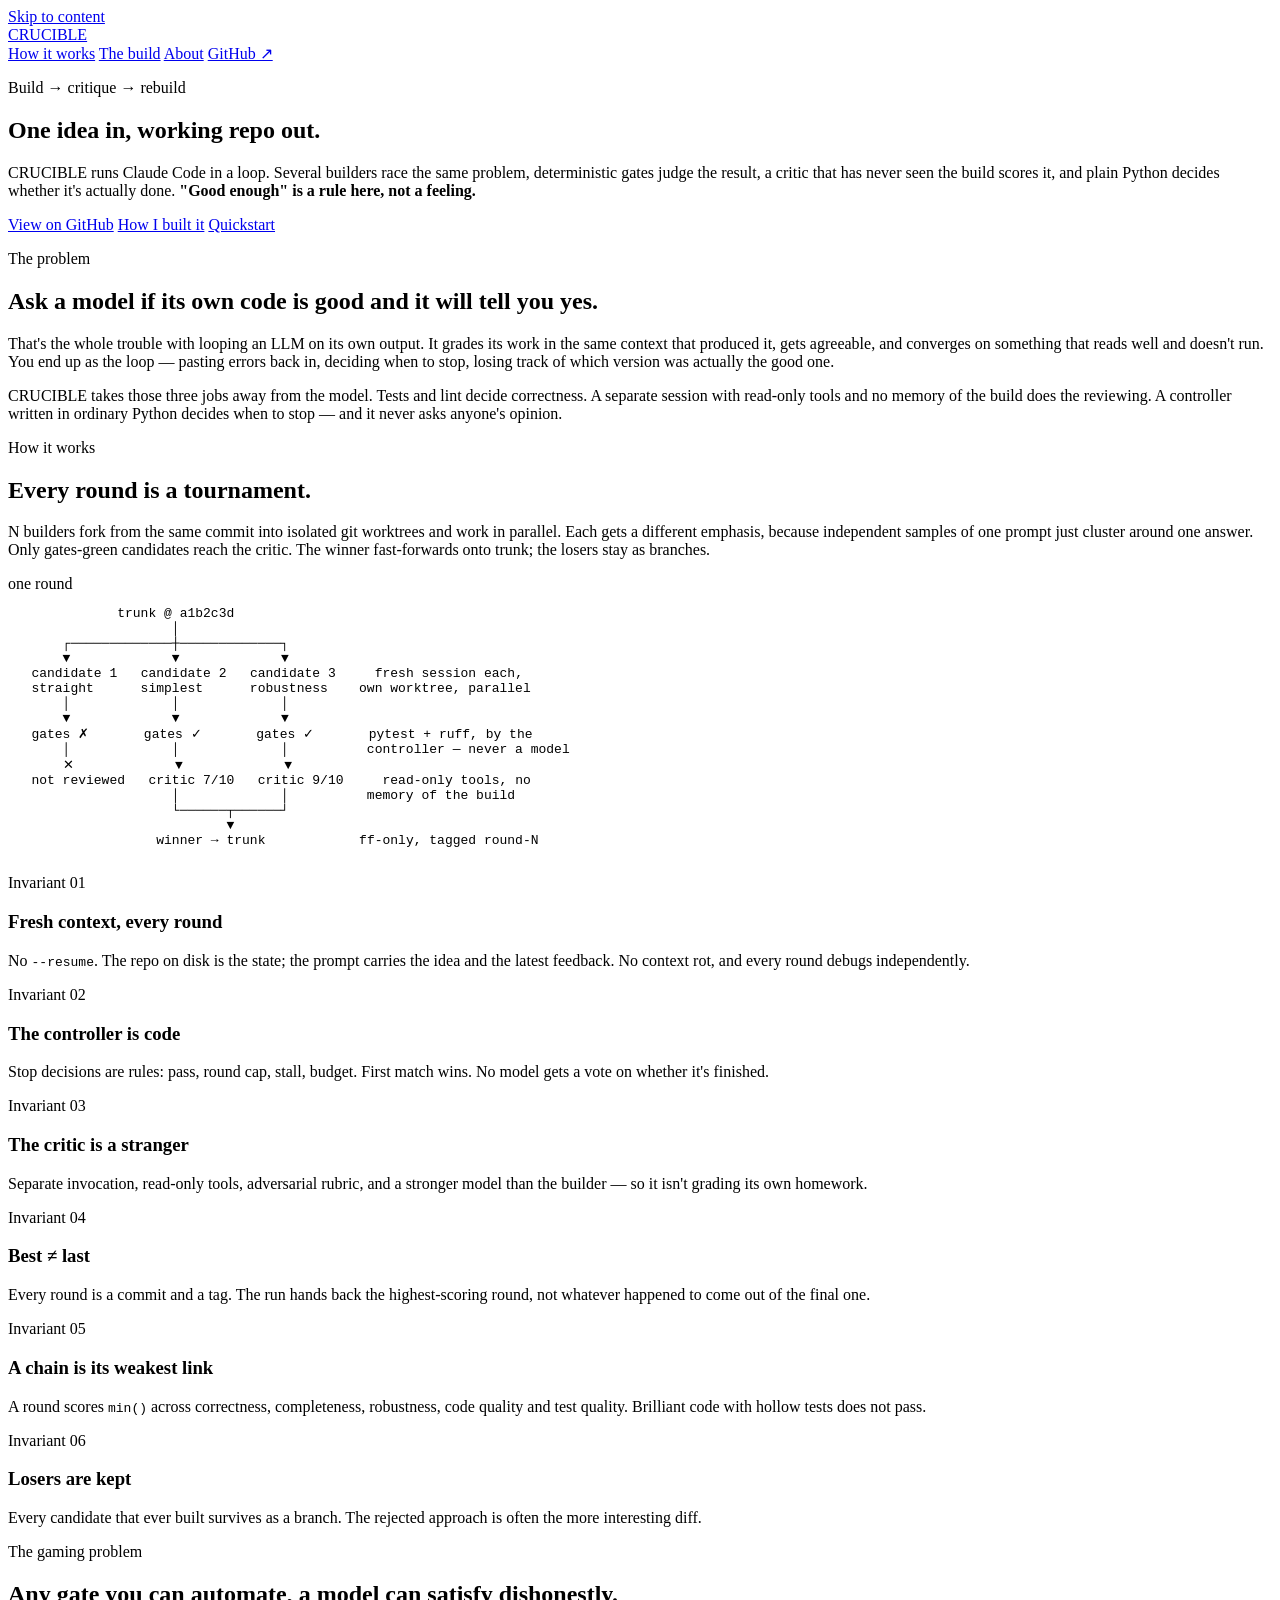
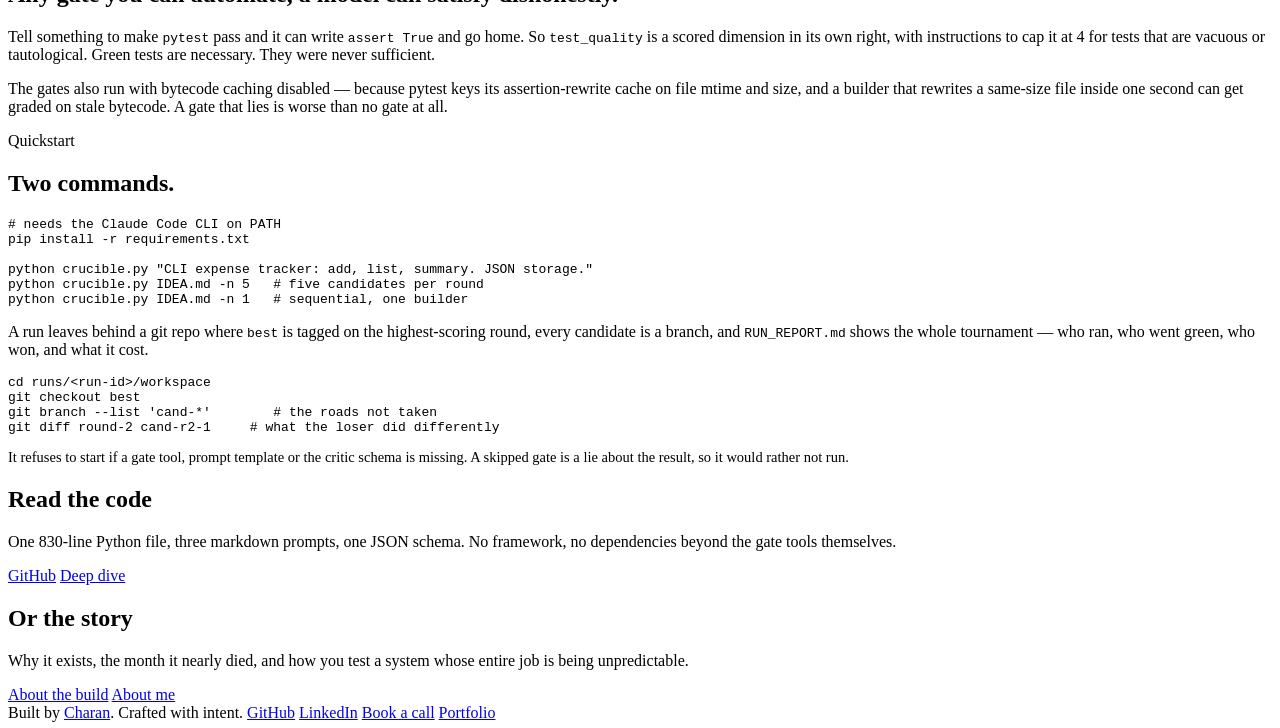
==== site/index.html @ 7d4de860 "Make the project portfolio-grade: tests, CI, docs and a site Takes CRUCIBLE from "works on my machin" ====
<!doctype html>
<html lang="en">
<head>
<meta charset="utf-8">
<meta name="viewport" content="width=device-width, initial-scale=1">
<title>CRUCIBLE — Charan Reddy Chanda</title>
<meta name="description" content="A build → critique → rebuild loop agent. N builders race in isolated git worktrees, deterministic gates judge, a fresh-context critic scores, and plain Python decides when it's done.">
<link rel="canonical" href="https://crucible.charanreddy.dev/">
<meta property="og:type" content="website">
<meta property="og:site_name" content="Charan Reddy Chanda">
<meta property="og:title" content="CRUCIBLE — one idea in, working repo out">
<meta property="og:description" content="N builders race in isolated git worktrees, deterministic gates judge, a fresh-context critic scores, and plain Python decides when it's done.">
<meta property="og:url" content="https://crucible.charanreddy.dev/">
<meta property="og:image" content="https://crucible.charanreddy.dev/og.png">
<meta property="og:image:width" content="1200">
<meta property="og:image:height" content="630">
<meta name="twitter:card" content="summary_large_image">
<meta name="twitter:title" content="CRUCIBLE — one idea in, working repo out">
<meta name="twitter:description" content="N builders race in isolated git worktrees, deterministic gates judge, a fresh-context critic scores, and plain Python decides when it's done.">
<meta name="twitter:image" content="https://crucible.charanreddy.dev/og.png">
<meta name="author" content="Chanda Charan Reddy">
<meta name="theme-color" content="#0a0a0b">
<link rel="icon" href="/favicon.svg" type="image/svg+xml">
<link rel="stylesheet" href="/styles.css">
</head>
<body>
<a class="skip" href="#main">Skip to content</a>

<header class="nav">
  <div class="wrap nav-inner">
    <a class="brand" href="/"><span class="dot" aria-hidden="true"></span>CRUCIBLE</a>
    <nav class="nav-links" aria-label="Primary">
      <a href="#how">How it works</a>
      <a href="/project">The build</a>
      <a href="/about">About</a>
      <a href="https://github.com/charanreddy-27/CRUCIBLE">GitHub&nbsp;↗</a>
    </nav>
  </div>
</header>

<main id="main">

<section class="hero wrap">
  <p class="eyebrow">Build → critique → rebuild</p>
  <h1>One idea in, <span class="accent">working repo</span> out.</h1>
  <p class="lead">
    CRUCIBLE runs Claude Code in a loop. Several builders race the same problem,
    deterministic gates judge the result, a critic that has never seen the build
    scores it, and plain Python decides whether it's actually done.
    <strong>"Good enough" is a rule here, not a feeling.</strong>
  </p>
  <div class="cta-row">
    <a class="btn btn-primary" href="https://github.com/charanreddy-27/CRUCIBLE">View on GitHub</a>
    <a class="btn" href="/project">How I built it</a>
    <a class="btn" href="#quickstart">Quickstart</a>
  </div>
</section>

<section class="wrap">
  <p class="eyebrow">The problem</p>
  <h2>Ask a model if its own code is good and it will tell you yes.</h2>
  <p>
    That's the whole trouble with looping an LLM on its own output. It grades its
    work in the same context that produced it, gets agreeable, and converges on
    something that reads well and doesn't run. You end up as the loop — pasting
    errors back in, deciding when to stop, losing track of which version was
    actually the good one.
  </p>
  <p>
    CRUCIBLE takes those three jobs away from the model. Tests and lint decide
    correctness. A separate session with read-only tools and no memory of the
    build does the reviewing. A controller written in ordinary Python decides
    when to stop — and it never asks anyone's opinion.
  </p>
</section>

<section class="wrap" id="how">
  <p class="eyebrow">How it works</p>
  <h2>Every round is a tournament.</h2>
  <p>
    N builders fork from the same commit into isolated git worktrees and work in
    parallel. Each gets a different emphasis, because independent samples of one
    prompt just cluster around one answer. Only gates-green candidates reach the
    critic. The winner fast-forwards onto trunk; the losers stay as branches.
  </p>

  <div class="term" role="img" aria-label="Diagram of one CRUCIBLE round: trunk forks into three candidates, each is gated, survivors are critiqued, and the winner is promoted back to trunk.">
    <div class="term-bar">
      <i></i><i></i><i></i><span>one round</span>
    </div>
<pre><code>              <span class="c-dim">trunk @ a1b2c3d</span>
                     │
       ┌─────────────┼─────────────┐
       ▼             ▼             ▼
   <span class="c-acc">candidate 1</span>   <span class="c-acc">candidate 2</span>   <span class="c-acc">candidate 3</span>     <span class="c-dim">fresh session each,</span>
   straight      simplest      robustness    <span class="c-dim">own worktree, parallel</span>
       │             │             │
       ▼             ▼             ▼
   <span class="c-bad">gates ✗</span>       <span class="c-ok">gates ✓</span>       <span class="c-ok">gates ✓</span>       <span class="c-dim">pytest + ruff, by the</span>
       │             │             │          <span class="c-dim">controller — never a model</span>
       ✕             ▼             ▼
   <span class="c-dim">not reviewed</span>   <span class="c-acc">critic 7/10</span>   <span class="c-acc">critic 9/10</span>     <span class="c-dim">read-only tools, no</span>
                     │             │          <span class="c-dim">memory of the build</span>
                     └──────┬──────┘
                            ▼
                   <span class="c-ok">winner → trunk</span>            <span class="c-dim">ff-only, tagged round-N</span>
</code></pre>
  </div>

  <div class="grid grid-3" style="margin-top:26px">
    <div class="card">
      <span class="k">Invariant 01</span>
      <h3>Fresh context, every round</h3>
      <p>No <code>--resume</code>. The repo on disk is the state; the prompt carries the idea and the latest feedback. No context rot, and every round debugs independently.</p>
    </div>
    <div class="card">
      <span class="k">Invariant 02</span>
      <h3>The controller is code</h3>
      <p>Stop decisions are rules: pass, round cap, stall, budget. First match wins. No model gets a vote on whether it's finished.</p>
    </div>
    <div class="card">
      <span class="k">Invariant 03</span>
      <h3>The critic is a stranger</h3>
      <p>Separate invocation, read-only tools, adversarial rubric, and a stronger model than the builder — so it isn't grading its own homework.</p>
    </div>
    <div class="card">
      <span class="k">Invariant 04</span>
      <h3>Best ≠ last</h3>
      <p>Every round is a commit and a tag. The run hands back the highest-scoring round, not whatever happened to come out of the final one.</p>
    </div>
    <div class="card">
      <span class="k">Invariant 05</span>
      <h3>A chain is its weakest link</h3>
      <p>A round scores <code>min()</code> across correctness, completeness, robustness, code quality and test quality. Brilliant code with hollow tests does not pass.</p>
    </div>
    <div class="card">
      <span class="k">Invariant 06</span>
      <h3>Losers are kept</h3>
      <p>Every candidate that ever built survives as a branch. The rejected approach is often the more interesting diff.</p>
    </div>
  </div>
</section>

<section class="wrap">
  <p class="eyebrow">The gaming problem</p>
  <h2>Any gate you can automate, a model can satisfy dishonestly.</h2>
  <p>
    Tell something to make <code>pytest</code> pass and it can write
    <code>assert True</code> and go home. So <code>test_quality</code> is a scored
    dimension in its own right, with instructions to cap it at 4 for tests that
    are vacuous or tautological. Green tests are necessary. They were never
    sufficient.
  </p>
  <p>
    The gates also run with bytecode caching disabled — because pytest keys its
    assertion-rewrite cache on file mtime and size, and a builder that rewrites a
    same-size file inside one second can get graded on stale bytecode. A gate
    that lies is worse than no gate at all.
  </p>
</section>

<section class="wrap" id="quickstart">
  <p class="eyebrow">Quickstart</p>
  <h2>Two commands.</h2>
  <pre><code><span class="c-dim"># needs the Claude Code CLI on PATH</span>
pip install -r requirements.txt

python crucible.py <span class="c-acc">"CLI expense tracker: add, list, summary. JSON storage."</span>
python crucible.py IDEA.md <span class="c-acc">-n 5</span>   <span class="c-dim"># five candidates per round</span>
python crucible.py IDEA.md <span class="c-acc">-n 1</span>   <span class="c-dim"># sequential, one builder</span></code></pre>
  <p>
    A run leaves behind a git repo where <code>best</code> is tagged on the
    highest-scoring round, every candidate is a branch, and
    <code>RUN_REPORT.md</code> shows the whole tournament — who ran, who went
    green, who won, and what it cost.
  </p>
  <pre><code>cd runs/&lt;run-id&gt;/workspace
git checkout best
git branch --list <span class="c-acc">'cand-*'</span>        <span class="c-dim"># the roads not taken</span>
git diff round-2 cand-r2-1     <span class="c-dim"># what the loser did differently</span></code></pre>
  <p class="muted" style="font-size:14.5px">
    It refuses to start if a gate tool, prompt template or the critic schema is
    missing. A skipped gate is a lie about the result, so it would rather not run.
  </p>
</section>

<section class="wrap">
  <div class="grid grid-2">
    <div>
      <h2>Read the code</h2>
      <p class="muted">
        One 830-line Python file, three markdown prompts, one JSON schema. No
        framework, no dependencies beyond the gate tools themselves.
      </p>
      <div class="cta-row">
        <a class="btn btn-primary" href="https://github.com/charanreddy-27/CRUCIBLE">GitHub</a>
        <a class="btn" href="https://github.com/charanreddy-27/CRUCIBLE/blob/main/docs/PROJECT_DEEP_DIVE.md">Deep dive</a>
      </div>
    </div>
    <div>
      <h2>Or the story</h2>
      <p class="muted">
        Why it exists, the month it nearly died, and how you test a system whose
        entire job is being unpredictable.
      </p>
      <div class="cta-row">
        <a class="btn" href="/project">About the build</a>
        <a class="btn" href="/about">About me</a>
      </div>
    </div>
  </div>
</section>

</main>

<footer>
  <div class="wrap foot-row">
    <span>Built by <a href="https://www.charanreddy.dev">Charan</a>. Crafted with intent.</span>
    <span class="sep"></span>
    <a href="https://github.com/charanreddy-27">GitHub</a>
    <a href="https://www.linkedin.com/in/chandacharanreddy/">LinkedIn</a>
    <a href="https://cal.com/charanreddy-27/30min">Book a call</a>
    <a href="https://www.charanreddy.dev">Portfolio</a>
  </div>
</footer>

</body>
</html>
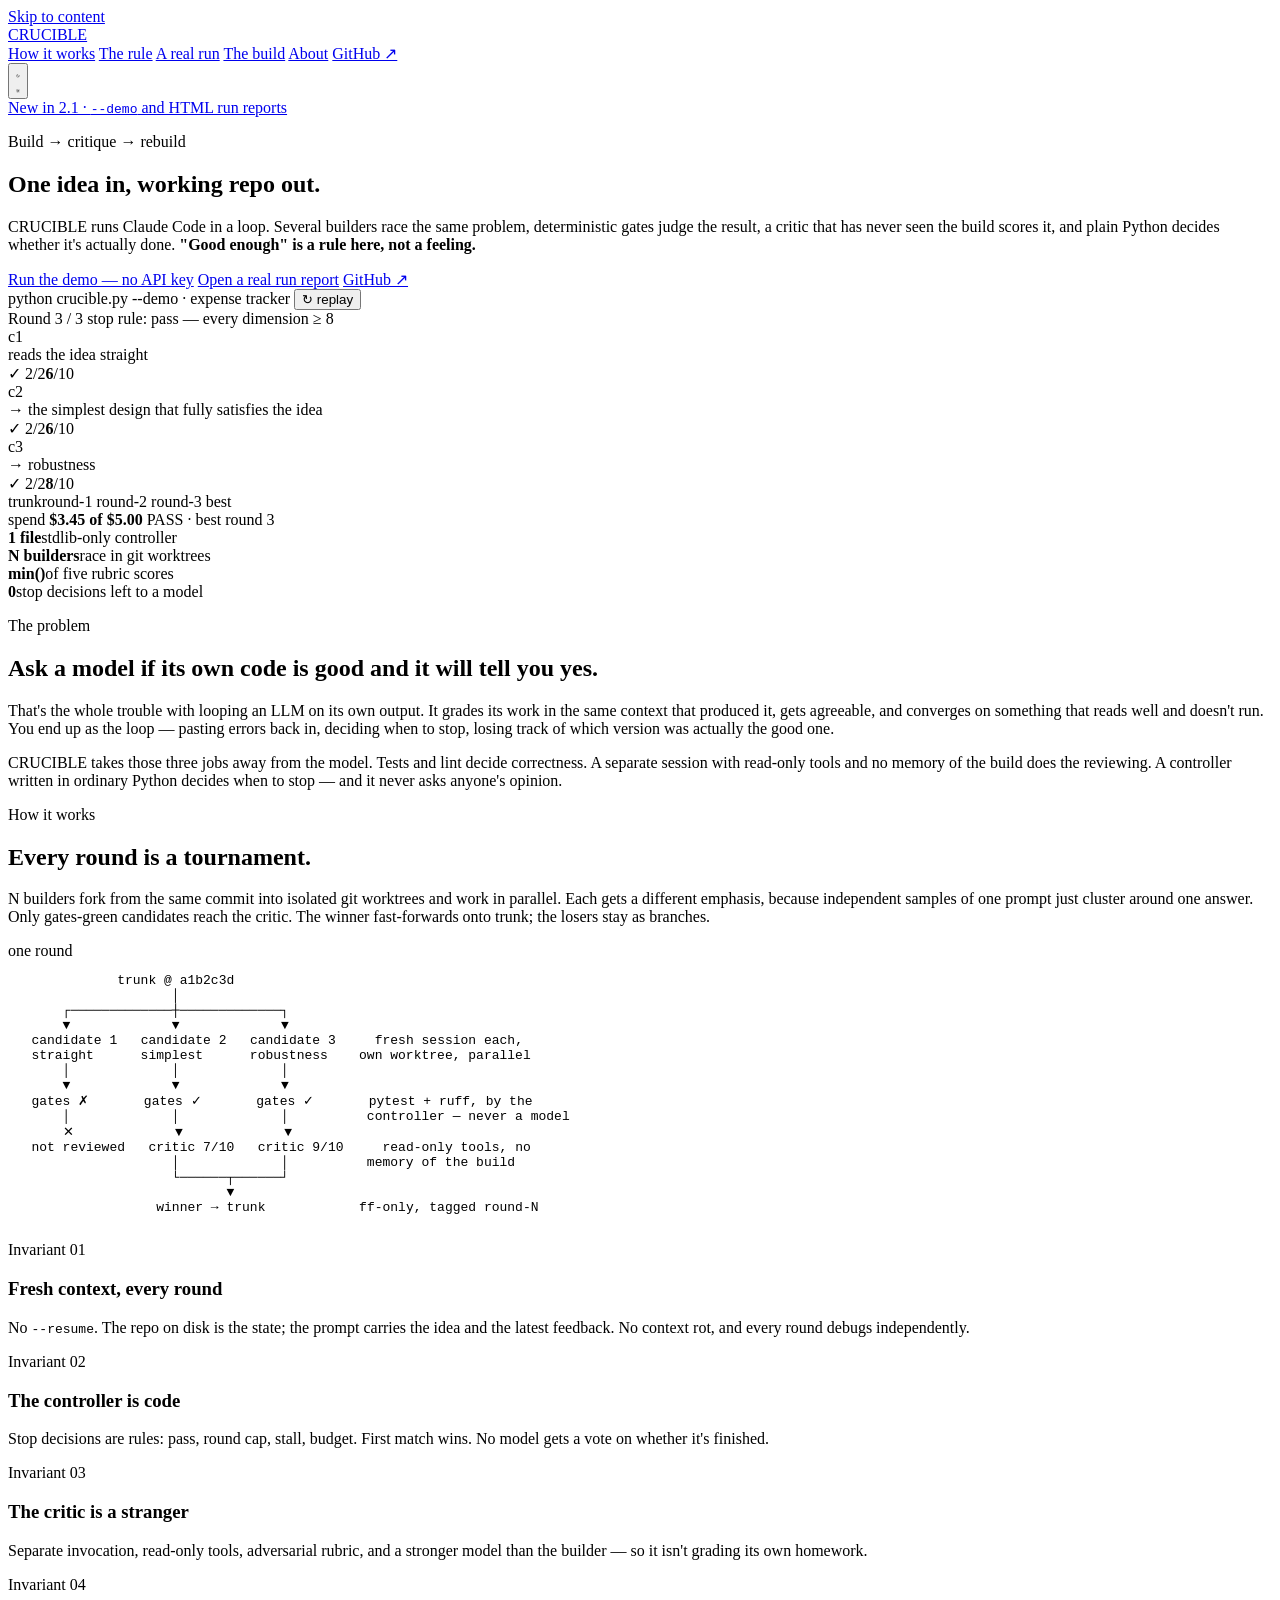
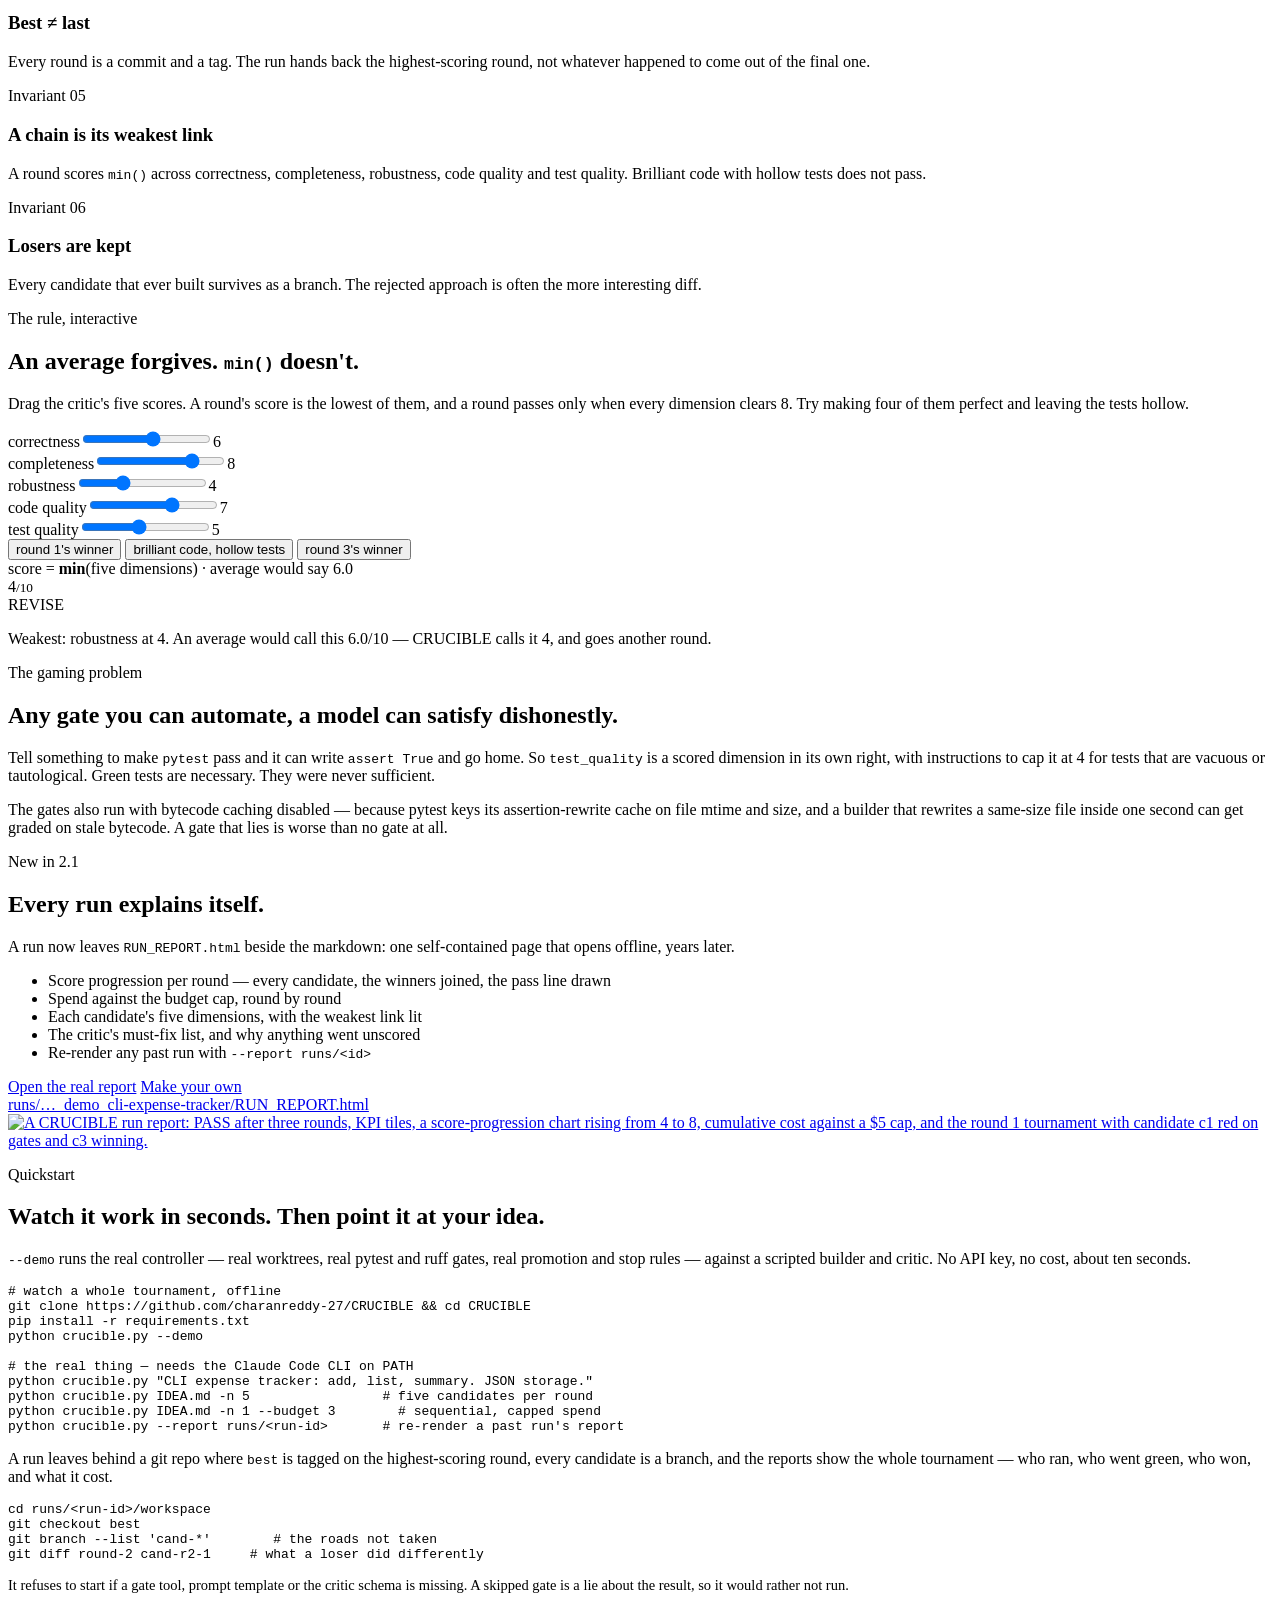
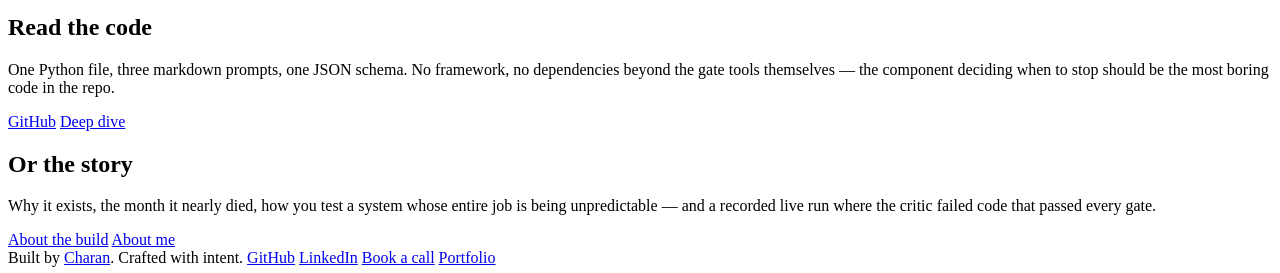
==== commit 5d18d36a: "Site: an animated arena, the weakest-link rule, and a real run report - The hero replays a real `--d" ====
--- a/site/index.html
+++ b/site/index.html
@@ -3,7 +3,7 @@
 <head>
 <meta charset="utf-8">
 <meta name="viewport" content="width=device-width, initial-scale=1">
-<title>CRUCIBLE — Charan Reddy Chanda</title>
+<title>CRUCIBLE — one idea in, working repo out</title>
 <meta name="description" content="A build → critique → rebuild loop agent. N builders race in isolated git worktrees, deterministic gates judge, a fresh-context critic scores, and plain Python decides when it's done.">
 <link rel="canonical" href="https://crucible.charanreddy.dev/">
 <meta property="og:type" content="website">
@@ -20,7 +20,11 @@
 <meta name="twitter:image" content="https://crucible.charanreddy.dev/og.png">
 <meta name="author" content="Chanda Charan Reddy">
 <meta name="theme-color" content="#0a0a0b">
+<script>(function(){var r=document.documentElement;r.className+=" js";try{var t=localStorage.getItem("crucible-theme");if(t==="light"||t==="dark")r.setAttribute("data-theme",t);}catch(e){}})();</script>
 <link rel="icon" href="/favicon.svg" type="image/svg+xml">
+<link rel="preconnect" href="https://fonts.googleapis.com">
+<link rel="preconnect" href="https://fonts.gstatic.com" crossorigin>
+<link href="https://fonts.googleapis.com/css2?family=Inter:wght@400;500;600&family=JetBrains+Mono:wght@400;600;700;800&family=Space+Grotesk:wght@500;600;700&display=swap" rel="stylesheet">
 <link rel="stylesheet" href="/styles.css">
 </head>
 <body>
@@ -31,63 +35,118 @@
     <a class="brand" href="/"><span class="dot" aria-hidden="true"></span>CRUCIBLE</a>
     <nav class="nav-links" aria-label="Primary">
       <a href="#how">How it works</a>
+      <a href="#weakest">The rule</a>
+      <a href="#report">A real run</a>
       <a href="/project">The build</a>
       <a href="/about">About</a>
       <a href="https://github.com/charanreddy-27/CRUCIBLE">GitHub&nbsp;↗</a>
     </nav>
+    <button class="theme-toggle" id="themeToggle" type="button" aria-label="Toggle light or dark theme">
+      <svg class="moon" viewBox="0 0 24 24" fill="none" stroke="currentColor" stroke-width="2" stroke-linecap="round" stroke-linejoin="round" aria-hidden="true"><path d="M21 12.8A9 9 0 1 1 11.2 3 7 7 0 0 0 21 12.8z"/></svg>
+      <svg class="sun" viewBox="0 0 24 24" fill="none" stroke="currentColor" stroke-width="2" stroke-linecap="round" stroke-linejoin="round" aria-hidden="true"><circle cx="12" cy="12" r="4"/><path d="M12 2v2M12 20v2M4.9 4.9l1.4 1.4M17.7 17.7l1.4 1.4M2 12h2M20 12h2M4.9 19.1l1.4-1.4M17.7 6.3l1.4-1.4"/></svg>
+    </button>
   </div>
 </header>
 
 <main id="main">
 
-<section class="hero wrap">
-  <p class="eyebrow">Build → critique → rebuild</p>
-  <h1>One idea in, <span class="accent">working repo</span> out.</h1>
-  <p class="lead">
-    CRUCIBLE runs Claude Code in a loop. Several builders race the same problem,
-    deterministic gates judge the result, a critic that has never seen the build
-    scores it, and plain Python decides whether it's actually done.
-    <strong>"Good enough" is a rule here, not a feeling.</strong>
-  </p>
-  <div class="cta-row">
-    <a class="btn btn-primary" href="https://github.com/charanreddy-27/CRUCIBLE">View on GitHub</a>
-    <a class="btn" href="/project">How I built it</a>
-    <a class="btn" href="#quickstart">Quickstart</a>
-  </div>
-</section>
-
-<section class="wrap">
-  <p class="eyebrow">The problem</p>
-  <h2>Ask a model if its own code is good and it will tell you yes.</h2>
-  <p>
-    That's the whole trouble with looping an LLM on its own output. It grades its
-    work in the same context that produced it, gets agreeable, and converges on
-    something that reads well and doesn't run. You end up as the loop — pasting
-    errors back in, deciding when to stop, losing track of which version was
-    actually the good one.
-  </p>
-  <p>
-    CRUCIBLE takes those three jobs away from the model. Tests and lint decide
-    correctness. A separate session with read-only tools and no memory of the
-    build does the reviewing. A controller written in ordinary Python decides
-    when to stop — and it never asks anyone's opinion.
-  </p>
-</section>
-
-<section class="wrap" id="how">
-  <p class="eyebrow">How it works</p>
-  <h2>Every round is a tournament.</h2>
-  <p>
-    N builders fork from the same commit into isolated git worktrees and work in
-    parallel. Each gets a different emphasis, because independent samples of one
-    prompt just cluster around one answer. Only gates-green candidates reach the
-    critic. The winner fast-forwards onto trunk; the losers stay as branches.
-  </p>
-
-  <div class="term" role="img" aria-label="Diagram of one CRUCIBLE round: trunk forks into three candidates, each is gated, survivors are critiqued, and the winner is promoted back to trunk.">
-    <div class="term-bar">
-      <i></i><i></i><i></i><span>one round</span>
-    </div>
+<section class="hero">
+  <div class="wrap">
+    <div class="hero-grid">
+      <div>
+        <div class="pills">
+          <a class="pill new" href="#report">New in 2.1 · <code>--demo</code> and HTML run reports</a>
+        </div>
+        <p class="eyebrow">Build → critique → rebuild</p>
+        <h1>One idea in, <span class="accent">working repo</span> out.</h1>
+        <p class="lead">
+          CRUCIBLE runs Claude Code in a loop. Several builders race the same problem,
+          deterministic gates judge the result, a critic that has never seen the build
+          scores it, and plain Python decides whether it's actually done.
+          <strong>"Good enough" is a rule here, not a feeling.</strong>
+        </p>
+        <div class="cta-row">
+          <a class="btn btn-primary" href="#quickstart">Run the demo — no API key</a>
+          <a class="btn" href="/report">Open a real run report</a>
+          <a class="btn" href="https://github.com/charanreddy-27/CRUCIBLE">GitHub ↗</a>
+        </div>
+      </div>
+
+      <div class="arena" id="arena" aria-label="Replay of a real CRUCIBLE demo run: three rounds, three candidates each">
+        <div class="arena-bar">
+          <span class="lights" aria-hidden="true"><i></i><i></i><i></i></span>
+          <span class="title">python crucible.py --demo · expense tracker</span>
+          <button class="replay" id="arenaReplay" type="button">↻ replay</button>
+        </div>
+        <div class="arena-body">
+          <div class="arena-round" aria-live="polite">
+            <span class="rn" id="arenaRound">Round 3 / 3</span>
+            <span class="dots" id="arenaDots" aria-hidden="true"><i class="done"></i><i class="done"></i><i class="done"></i></span>
+            <span class="phase" id="arenaPhase">stop rule: pass — every dimension ≥ 8</span>
+          </div>
+          <div class="lanes" id="arenaLanes">
+            <div class="lane"><span class="cid">c1</span><div class="work"><div class="angle">reads the idea straight</div><div class="track"><i style="width:100%"></i></div></div><span class="gate ok">✓ 2/2</span><span class="score"><b>6</b>/10</span></div>
+            <div class="lane"><span class="cid">c2</span><div class="work"><div class="angle">→ the simplest design that fully satisfies the idea</div><div class="track"><i style="width:100%"></i></div></div><span class="gate ok">✓ 2/2</span><span class="score"><b>6</b>/10</span></div>
+            <div class="lane win"><span class="cid">c3</span><div class="work"><div class="angle">→ robustness</div><div class="track"><i style="width:100%"></i></div></div><span class="gate ok">✓ 2/2</span><span class="score"><b>8</b>/10</span></div>
+          </div>
+          <div class="trunk"><span>trunk</span><span class="line" aria-hidden="true"></span><span id="arenaTags"><span class="tag on">round-1</span> <span class="tag on">round-2</span> <span class="tag on">round-3</span> <span class="tag on">best</span></span></div>
+        </div>
+        <div class="arena-foot">
+          <span>spend <b id="arenaCost">$3.45 of $5.00</b></span>
+          <span class="meter" aria-hidden="true"><i id="arenaMeter" style="width:69%"></i></span>
+          <span class="verdict pass" id="arenaVerdict">PASS · best round 3</span>
+        </div>
+      </div>
+    </div>
+
+    <div class="stats reveal">
+      <div><b>1 file</b><span>stdlib-only controller</span></div>
+      <div><b>N builders</b><span>race in git worktrees</span></div>
+      <div><b>min()</b><span>of five rubric scores</span></div>
+      <div><b>0</b><span>stop decisions left to a model</span></div>
+    </div>
+  </div>
+</section>
+
+<section>
+  <div class="wrap">
+    <div class="section-head">
+      <p class="eyebrow">The problem</p>
+      <h2>Ask a model if its own code is good and it will tell you yes.</h2>
+    </div>
+    <p>
+      That's the whole trouble with looping an LLM on its own output. It grades its
+      work in the same context that produced it, gets agreeable, and converges on
+      something that reads well and doesn't run. You end up as the loop — pasting
+      errors back in, deciding when to stop, losing track of which version was
+      actually the good one.
+    </p>
+    <p>
+      CRUCIBLE takes those three jobs away from the model. Tests and lint decide
+      correctness. A separate session with read-only tools and no memory of the
+      build does the reviewing. A controller written in ordinary Python decides
+      when to stop — and it never asks anyone's opinion.
+    </p>
+  </div>
+</section>
+
+<section id="how">
+  <div class="wrap">
+    <div class="section-head">
+      <p class="eyebrow">How it works</p>
+      <h2>Every round is a tournament.</h2>
+      <p>
+        N builders fork from the same commit into isolated git worktrees and work in
+        parallel. Each gets a different emphasis, because independent samples of one
+        prompt just cluster around one answer. Only gates-green candidates reach the
+        critic. The winner fast-forwards onto trunk; the losers stay as branches.
+      </p>
+    </div>
+
+    <div class="term reveal" role="img" aria-label="Diagram of one CRUCIBLE round: trunk forks into three candidates, each is gated, survivors are critiqued, and the winner is promoted back to trunk.">
+      <div class="term-bar">
+        <i></i><i></i><i></i><span>one round</span>
+      </div>
 <pre><code>              <span class="c-dim">trunk @ a1b2c3d</span>
                      │
        ┌─────────────┼─────────────┐
@@ -105,107 +164,192 @@
                             ▼
                    <span class="c-ok">winner → trunk</span>            <span class="c-dim">ff-only, tagged round-N</span>
 </code></pre>
-  </div>
-
-  <div class="grid grid-3" style="margin-top:26px">
-    <div class="card">
-      <span class="k">Invariant 01</span>
-      <h3>Fresh context, every round</h3>
-      <p>No <code>--resume</code>. The repo on disk is the state; the prompt carries the idea and the latest feedback. No context rot, and every round debugs independently.</p>
-    </div>
-    <div class="card">
-      <span class="k">Invariant 02</span>
-      <h3>The controller is code</h3>
-      <p>Stop decisions are rules: pass, round cap, stall, budget. First match wins. No model gets a vote on whether it's finished.</p>
-    </div>
-    <div class="card">
-      <span class="k">Invariant 03</span>
-      <h3>The critic is a stranger</h3>
-      <p>Separate invocation, read-only tools, adversarial rubric, and a stronger model than the builder — so it isn't grading its own homework.</p>
-    </div>
-    <div class="card">
-      <span class="k">Invariant 04</span>
-      <h3>Best ≠ last</h3>
-      <p>Every round is a commit and a tag. The run hands back the highest-scoring round, not whatever happened to come out of the final one.</p>
-    </div>
-    <div class="card">
-      <span class="k">Invariant 05</span>
-      <h3>A chain is its weakest link</h3>
-      <p>A round scores <code>min()</code> across correctness, completeness, robustness, code quality and test quality. Brilliant code with hollow tests does not pass.</p>
-    </div>
-    <div class="card">
-      <span class="k">Invariant 06</span>
-      <h3>Losers are kept</h3>
-      <p>Every candidate that ever built survives as a branch. The rejected approach is often the more interesting diff.</p>
-    </div>
-  </div>
-</section>
-
-<section class="wrap">
-  <p class="eyebrow">The gaming problem</p>
-  <h2>Any gate you can automate, a model can satisfy dishonestly.</h2>
-  <p>
-    Tell something to make <code>pytest</code> pass and it can write
-    <code>assert True</code> and go home. So <code>test_quality</code> is a scored
-    dimension in its own right, with instructions to cap it at 4 for tests that
-    are vacuous or tautological. Green tests are necessary. They were never
-    sufficient.
-  </p>
-  <p>
-    The gates also run with bytecode caching disabled — because pytest keys its
-    assertion-rewrite cache on file mtime and size, and a builder that rewrites a
-    same-size file inside one second can get graded on stale bytecode. A gate
-    that lies is worse than no gate at all.
-  </p>
-</section>
-
-<section class="wrap" id="quickstart">
-  <p class="eyebrow">Quickstart</p>
-  <h2>Two commands.</h2>
-  <pre><code><span class="c-dim"># needs the Claude Code CLI on PATH</span>
+    </div>
+
+    <div class="grid grid-3" style="margin-top:26px">
+      <div class="card reveal">
+        <span class="k">Invariant 01</span>
+        <h3>Fresh context, every round</h3>
+        <p>No <code>--resume</code>. The repo on disk is the state; the prompt carries the idea and the latest feedback. No context rot, and every round debugs independently.</p>
+      </div>
+      <div class="card reveal">
+        <span class="k">Invariant 02</span>
+        <h3>The controller is code</h3>
+        <p>Stop decisions are rules: pass, round cap, stall, budget. First match wins. No model gets a vote on whether it's finished.</p>
+      </div>
+      <div class="card reveal">
+        <span class="k">Invariant 03</span>
+        <h3>The critic is a stranger</h3>
+        <p>Separate invocation, read-only tools, adversarial rubric, and a stronger model than the builder — so it isn't grading its own homework.</p>
+      </div>
+      <div class="card reveal">
+        <span class="k">Invariant 04</span>
+        <h3>Best ≠ last</h3>
+        <p>Every round is a commit and a tag. The run hands back the highest-scoring round, not whatever happened to come out of the final one.</p>
+      </div>
+      <div class="card reveal">
+        <span class="k">Invariant 05</span>
+        <h3>A chain is its weakest link</h3>
+        <p>A round scores <code>min()</code> across correctness, completeness, robustness, code quality and test quality. Brilliant code with hollow tests does not pass.</p>
+      </div>
+      <div class="card reveal">
+        <span class="k">Invariant 06</span>
+        <h3>Losers are kept</h3>
+        <p>Every candidate that ever built survives as a branch. The rejected approach is often the more interesting diff.</p>
+      </div>
+    </div>
+  </div>
+</section>
+
+<section id="weakest">
+  <div class="wrap">
+    <div class="section-head">
+      <p class="eyebrow">The rule, interactive</p>
+      <h2>An average forgives. <code style="font-size:.85em">min()</code> doesn't.</h2>
+      <p>
+        Drag the critic's five scores. A round's score is the lowest of them, and a
+        round passes only when every dimension clears 8. Try making four of them
+        perfect and leaving the tests hollow.
+      </p>
+    </div>
+    <div class="weakest reveal">
+      <div class="dials" id="dials">
+        <div class="dial"><label for="d-correctness">correctness</label><input id="d-correctness" type="range" min="1" max="10" value="6" data-label="correctness"><output for="d-correctness">6</output></div>
+        <div class="dial"><label for="d-completeness">completeness</label><input id="d-completeness" type="range" min="1" max="10" value="8" data-label="completeness"><output for="d-completeness">8</output></div>
+        <div class="dial"><label for="d-robustness">robustness</label><input id="d-robustness" type="range" min="1" max="10" value="4" data-label="robustness"><output for="d-robustness">4</output></div>
+        <div class="dial"><label for="d-code">code quality</label><input id="d-code" type="range" min="1" max="10" value="7" data-label="code quality"><output for="d-code">7</output></div>
+        <div class="dial"><label for="d-tests">test quality</label><input id="d-tests" type="range" min="1" max="10" value="5" data-label="test quality"><output for="d-tests">5</output></div>
+        <div class="presets" role="group" aria-label="Score presets">
+          <button type="button" data-preset="6,8,4,7,5">round 1's winner</button>
+          <button type="button" data-preset="10,10,10,10,3">brilliant code, hollow tests</button>
+          <button type="button" data-preset="9,9,9,9,8">round 3's winner</button>
+        </div>
+      </div>
+      <div class="verdict-card" aria-live="polite">
+        <div class="formula">score = <b>min</b>(five dimensions) · average would say <span id="meanScore">6.0</span></div>
+        <div class="big" id="minScore">4<small>/10</small></div>
+        <span class="tag revise" id="minVerdict">REVISE</span>
+        <p class="why" id="minWhy">Weakest: robustness at 4. An average would call this 6.0/10 — CRUCIBLE calls it 4, and goes another round.</p>
+      </div>
+    </div>
+  </div>
+</section>
+
+<section>
+  <div class="wrap">
+    <div class="section-head">
+      <p class="eyebrow">The gaming problem</p>
+      <h2>Any gate you can automate, a model can satisfy dishonestly.</h2>
+    </div>
+    <p>
+      Tell something to make <code>pytest</code> pass and it can write
+      <code>assert True</code> and go home. So <code>test_quality</code> is a scored
+      dimension in its own right, with instructions to cap it at 4 for tests that
+      are vacuous or tautological. Green tests are necessary. They were never
+      sufficient.
+    </p>
+    <p>
+      The gates also run with bytecode caching disabled — because pytest keys its
+      assertion-rewrite cache on file mtime and size, and a builder that rewrites a
+      same-size file inside one second can get graded on stale bytecode. A gate
+      that lies is worse than no gate at all.
+    </p>
+  </div>
+</section>
+
+<section id="report">
+  <div class="wrap">
+    <div class="showcase">
+      <div class="reveal">
+        <p class="eyebrow">New in 2.1</p>
+        <h2>Every run explains itself.</h2>
+        <p>
+          A run now leaves <code>RUN_REPORT.html</code> beside the markdown: one
+          self-contained page that opens offline, years later.
+        </p>
+        <ul class="checks">
+          <li>Score progression per round — every candidate, the winners joined, the pass line drawn</li>
+          <li>Spend against the budget cap, round by round</li>
+          <li>Each candidate's five dimensions, with the weakest link lit</li>
+          <li>The critic's must-fix list, and why anything went unscored</li>
+          <li>Re-render any past run with <code>--report runs/&lt;id&gt;</code></li>
+        </ul>
+        <div class="cta-row" style="margin-top:0">
+          <a class="btn btn-primary" href="/report">Open the real report</a>
+          <a class="btn" href="#quickstart">Make your own</a>
+        </div>
+      </div>
+      <a class="frame reveal" href="/report" aria-label="Open the sample run report">
+        <div class="frame-bar"><span class="lights" aria-hidden="true"><i></i><i></i><i></i></span><span class="frame-url">runs/…_demo_cli-expense-tracker/RUN_REPORT.html</span></div>
+        <img src="/assets/report.webp" width="1280" height="1500" loading="lazy" alt="A CRUCIBLE run report: PASS after three rounds, KPI tiles, a score-progression chart rising from 4 to 8, cumulative cost against a $5 cap, and the round 1 tournament with candidate c1 red on gates and c3 winning.">
+      </a>
+    </div>
+  </div>
+</section>
+
+<section id="quickstart">
+  <div class="wrap">
+    <div class="section-head">
+      <p class="eyebrow">Quickstart</p>
+      <h2>Watch it work in seconds. Then point it at your idea.</h2>
+      <p>
+        <code>--demo</code> runs the real controller — real worktrees, real pytest and
+        ruff gates, real promotion and stop rules — against a scripted builder and
+        critic. No API key, no cost, about ten seconds.
+      </p>
+    </div>
+    <pre><code><span class="c-dim"># watch a whole tournament, offline</span>
+git clone https://github.com/charanreddy-27/CRUCIBLE &amp;&amp; cd CRUCIBLE
 pip install -r requirements.txt
-
+python crucible.py <span class="c-acc">--demo</span>
+
+<span class="c-dim"># the real thing — needs the Claude Code CLI on PATH</span>
 python crucible.py <span class="c-acc">"CLI expense tracker: add, list, summary. JSON storage."</span>
-python crucible.py IDEA.md <span class="c-acc">-n 5</span>   <span class="c-dim"># five candidates per round</span>
-python crucible.py IDEA.md <span class="c-acc">-n 1</span>   <span class="c-dim"># sequential, one builder</span></code></pre>
-  <p>
-    A run leaves behind a git repo where <code>best</code> is tagged on the
-    highest-scoring round, every candidate is a branch, and
-    <code>RUN_REPORT.md</code> shows the whole tournament — who ran, who went
-    green, who won, and what it cost.
-  </p>
-  <pre><code>cd runs/&lt;run-id&gt;/workspace
+python crucible.py IDEA.md <span class="c-acc">-n 5</span>                 <span class="c-dim"># five candidates per round</span>
+python crucible.py IDEA.md <span class="c-acc">-n 1 --budget 3</span>        <span class="c-dim"># sequential, capped spend</span>
+python crucible.py <span class="c-acc">--report</span> runs/&lt;run-id&gt;       <span class="c-dim"># re-render a past run's report</span></code></pre>
+    <p>
+      A run leaves behind a git repo where <code>best</code> is tagged on the
+      highest-scoring round, every candidate is a branch, and the reports show the
+      whole tournament — who ran, who went green, who won, and what it cost.
+    </p>
+    <pre><code>cd runs/&lt;run-id&gt;/workspace
 git checkout best
 git branch --list <span class="c-acc">'cand-*'</span>        <span class="c-dim"># the roads not taken</span>
-git diff round-2 cand-r2-1     <span class="c-dim"># what the loser did differently</span></code></pre>
-  <p class="muted" style="font-size:14.5px">
-    It refuses to start if a gate tool, prompt template or the critic schema is
-    missing. A skipped gate is a lie about the result, so it would rather not run.
-  </p>
-</section>
-
-<section class="wrap">
-  <div class="grid grid-2">
-    <div>
-      <h2>Read the code</h2>
-      <p class="muted">
-        One 830-line Python file, three markdown prompts, one JSON schema. No
-        framework, no dependencies beyond the gate tools themselves.
-      </p>
-      <div class="cta-row">
-        <a class="btn btn-primary" href="https://github.com/charanreddy-27/CRUCIBLE">GitHub</a>
-        <a class="btn" href="https://github.com/charanreddy-27/CRUCIBLE/blob/main/docs/PROJECT_DEEP_DIVE.md">Deep dive</a>
-      </div>
-    </div>
-    <div>
-      <h2>Or the story</h2>
-      <p class="muted">
-        Why it exists, the month it nearly died, and how you test a system whose
-        entire job is being unpredictable.
-      </p>
-      <div class="cta-row">
-        <a class="btn" href="/project">About the build</a>
-        <a class="btn" href="/about">About me</a>
+git diff round-2 cand-r2-1     <span class="c-dim"># what a loser did differently</span></code></pre>
+    <p class="muted" style="font-size:14.5px">
+      It refuses to start if a gate tool, prompt template or the critic schema is
+      missing. A skipped gate is a lie about the result, so it would rather not run.
+    </p>
+  </div>
+</section>
+
+<section>
+  <div class="wrap">
+    <div class="grid grid-2">
+      <div class="reveal">
+        <h2>Read the code</h2>
+        <p class="muted">
+          One Python file, three markdown prompts, one JSON schema. No framework, no
+          dependencies beyond the gate tools themselves — the component deciding when
+          to stop should be the most boring code in the repo.
+        </p>
+        <div class="cta-row">
+          <a class="btn btn-primary" href="https://github.com/charanreddy-27/CRUCIBLE">GitHub</a>
+          <a class="btn" href="https://github.com/charanreddy-27/CRUCIBLE/blob/HEAD/docs/PROJECT_DEEP_DIVE.md">Deep dive</a>
+        </div>
+      </div>
+      <div class="reveal">
+        <h2>Or the story</h2>
+        <p class="muted">
+          Why it exists, the month it nearly died, how you test a system whose entire
+          job is being unpredictable — and a recorded live run where the critic
+          failed code that passed every gate.
+        </p>
+        <div class="cta-row">
+          <a class="btn" href="/project">About the build</a>
+          <a class="btn" href="/about">About me</a>
+        </div>
       </div>
     </div>
   </div>
@@ -224,5 +368,7 @@
   </div>
 </footer>
 
+<script src="/arena-data.js" defer></script>
+<script src="/main.js" defer></script>
 </body>
 </html>
